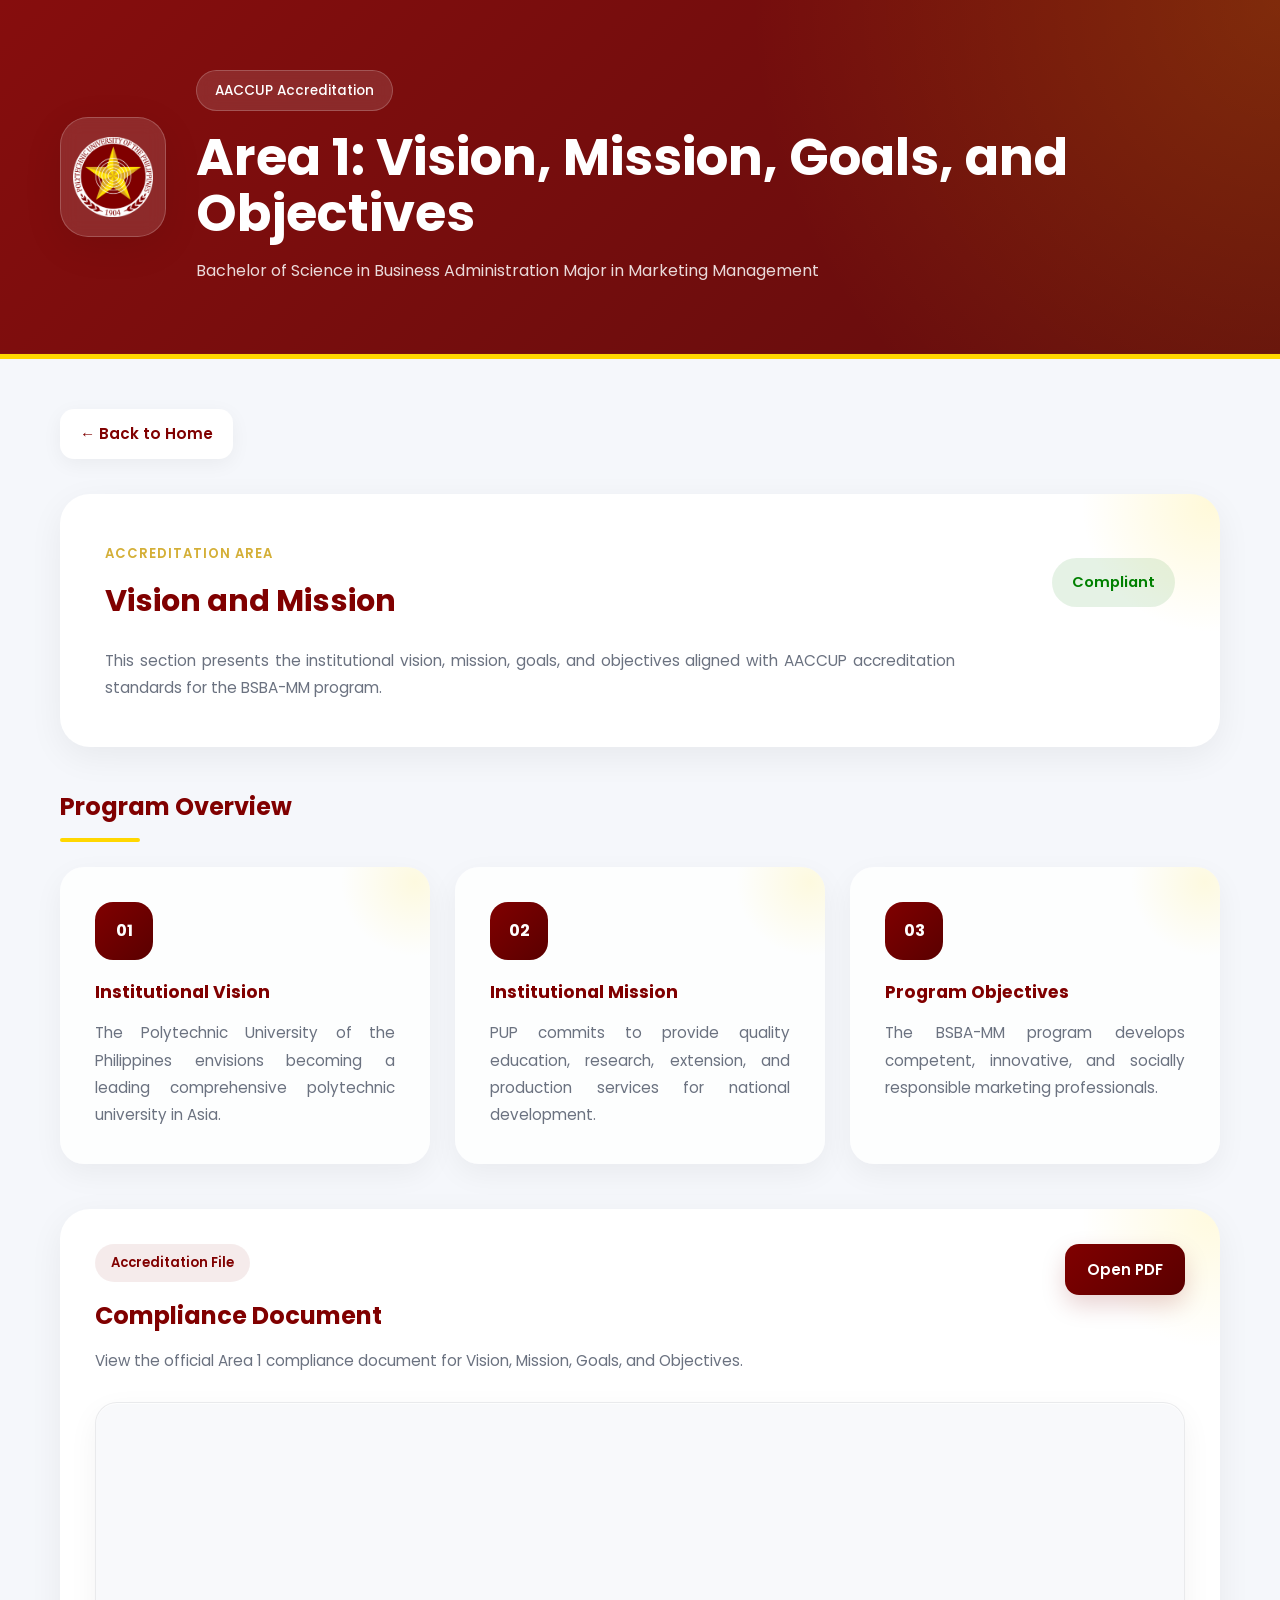
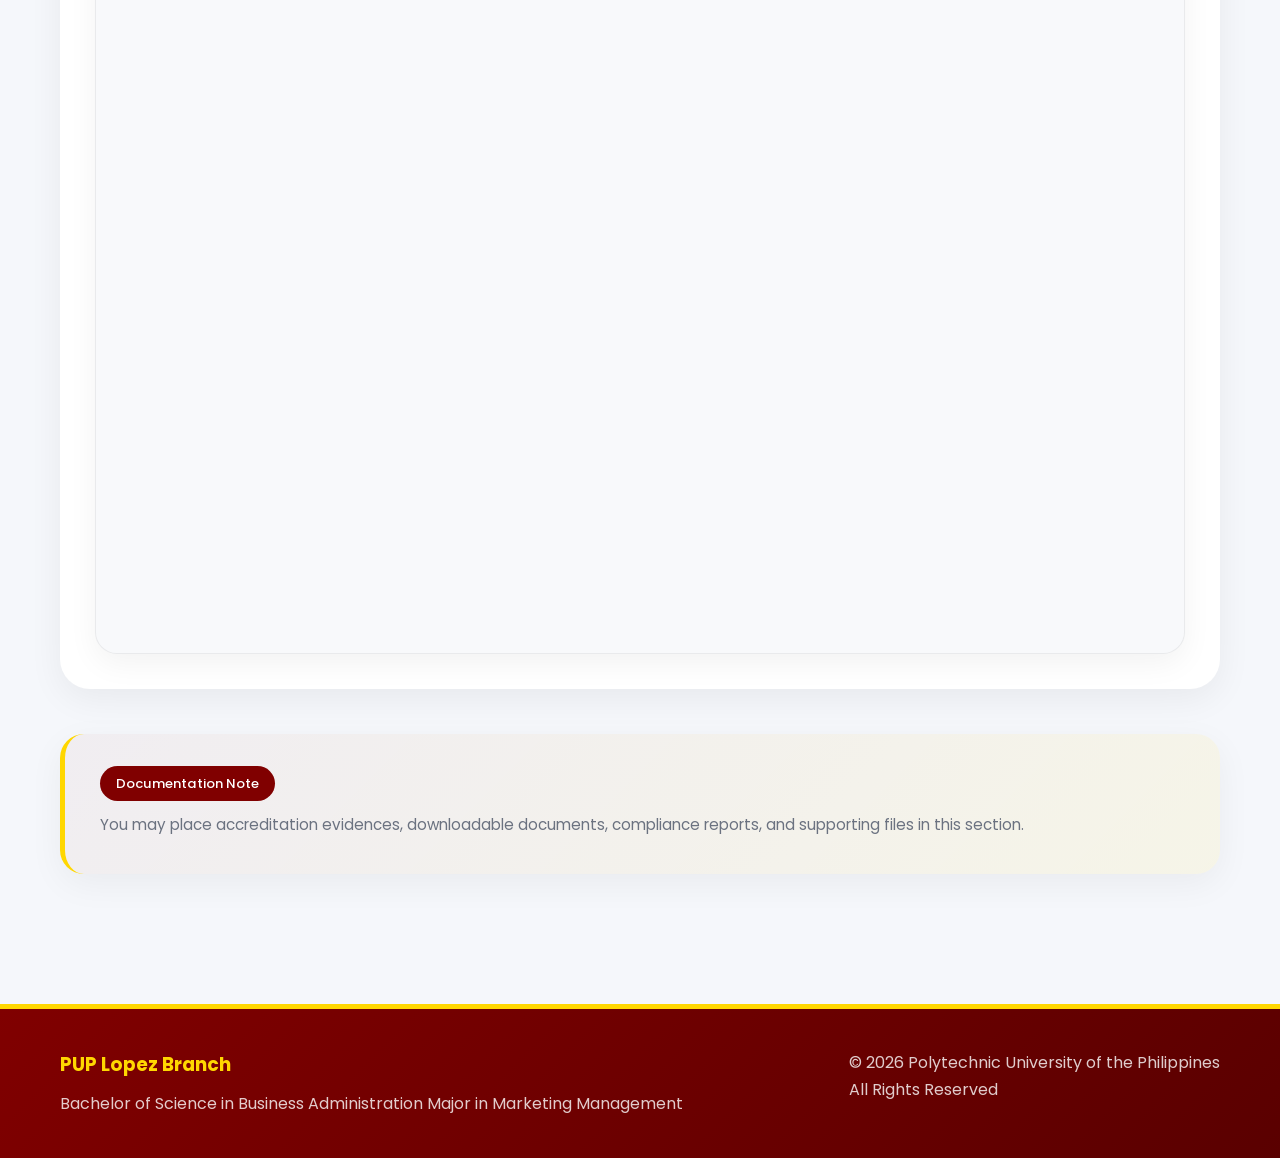
==== area1.html @ 8eb7b1e3 "Add files via upload" ====
<!DOCTYPE html>
<html lang="en">
<head>
    <meta charset="UTF-8">
    <meta name="viewport" content="width=device-width, initial-scale=1.0">

    <title>Area 1: Vision and Mission | PUP</title>

    <!-- GLOBAL CSS -->
    <link rel="stylesheet" href="area.css">

    <!-- GOOGLE FONT -->
    <link href="https://fonts.googleapis.com/css2?family=Poppins:wght@300;400;500;600;700&display=swap" rel="stylesheet">

    <style>

    /* =========================================
    PAGE CONTAINER
    ========================================= */

    .page-container{

        max-width:1200px;

        margin:auto;

        padding:50px 20px;
    }

    /* =========================================
    BACK BUTTON
    ========================================= */

    .back-button{

        display:inline-flex;

        align-items:center;

        gap:10px;

        padding:12px 20px;

        background:var(--white);

        color:var(--pup-maroon);

        text-decoration:none;

        font-size:0.95rem;

        font-weight:600;

        border-radius:14px;

        box-shadow:0 5px 20px rgba(0,0,0,0.05);

        transition:var(--transition);

        margin-bottom:35px;
    }

    .back-button:hover{

        transform:translateY(-3px);

        background:var(--pup-maroon);

        color:var(--white);
    }

    /* =========================================
    HERO CARD
    ========================================= */

    .hero-card{

        background:var(--white);

        padding:45px;

        border-radius:30px;

        box-shadow:0 10px 35px rgba(0,0,0,0.06);

        margin-bottom:40px;

        position:relative;

        overflow:hidden;
    }

    .hero-card::before{

        content:"";

        position:absolute;

        top:-120px;
        right:-120px;

        width:260px;
        height:260px;

        background:
            radial-gradient(
                circle,
                rgba(255,215,0,0.15),
                transparent 70%
            );
    }

    .hero-top{

        display:flex;

        justify-content:space-between;

        align-items:center;

        gap:20px;

        flex-wrap:wrap;

        margin-bottom:20px;

        position:relative;

        z-index:2;
    }

    .mini-title{

        color:var(--pup-gold-dark);

        font-size:0.82rem;

        font-weight:600;

        letter-spacing:1px;

        text-transform:uppercase;

        margin-bottom:10px;

        display:inline-block;
    }

    .hero-top h2{

        font-size:1.9rem;

        color:var(--pup-maroon);

        font-weight:700;
    }

    .status-badge{

        background:rgba(0,128,0,0.1);

        color:green;

        padding:12px 20px;

        border-radius:999px;

        font-size:0.92rem;

        font-weight:600;
    }

    .hero-description{

        color:var(--text-muted);

        max-width:850px;

        font-size:0.96rem;

        line-height:1.8;

        text-align:justify;

        position:relative;

        z-index:2;
    }

    /* =========================================
    SECTION TITLE
    ========================================= */

    .section-title{

        margin-bottom:25px;
    }

    .section-title h3{

        font-size:1.5rem;

        color:var(--pup-maroon);

        margin-bottom:10px;
    }

    .title-line{

        width:80px;

        height:4px;

        background:var(--pup-gold);

        border-radius:999px;
    }

    /* =========================================
    OVERVIEW SECTION
    ========================================= */

    .content-section{

        margin-top:20px;

        margin-bottom:45px;
    }

    .content-grid{

        display:grid;

        grid-template-columns:
            repeat(auto-fit, minmax(280px, 1fr));

        gap:25px;
    }

    .info-card{

        background:rgba(255,255,255,0.85);

        border-radius:24px;

        padding:35px;

        box-shadow:0 10px 30px rgba(0,0,0,0.05);

        transition:var(--transition);

        position:relative;

        overflow:hidden;
    }

    .info-card::before{

        content:"";

        position:absolute;

        top:-60px;
        right:-60px;

        width:150px;
        height:150px;

        background:
            radial-gradient(
                circle,
                rgba(255,215,0,0.12),
                transparent 70%
            );
    }

    .info-card:hover{

        transform:translateY(-8px);

        box-shadow:0 18px 35px rgba(0,0,0,0.08);
    }

    .card-icon{

        width:58px;
        height:58px;

        border-radius:18px;

        background:
            linear-gradient(
                135deg,
                var(--pup-maroon),
                var(--pup-maroon-dark)
            );

        color:var(--white);

        display:flex;

        align-items:center;

        justify-content:center;

        font-weight:700;

        margin-bottom:18px;

        position:relative;

        z-index:2;
    }

    .info-card h4{

        color:var(--pup-maroon);

        margin-bottom:12px;

        font-size:1.08rem;

        position:relative;

        z-index:2;
    }

    .info-card p{

        color:var(--text-muted);

        font-size:0.95rem;

        line-height:1.8;

        text-align:justify;

        position:relative;

        z-index:2;
    }

    /* =========================================
    DOCUMENT SECTION
    ========================================= */

    .document-section{

        margin-top:45px;

        background:var(--white);

        border-radius:30px;

        padding:35px;

        box-shadow:0 10px 35px rgba(0,0,0,0.06);

        overflow:hidden;

        position:relative;
    }

    .document-section::before{

        content:"";

        position:absolute;

        top:-120px;
        right:-120px;

        width:260px;
        height:260px;

        background:
            radial-gradient(
                circle,
                rgba(255,215,0,0.12),
                transparent 70%
            );
    }

    .document-header{

        display:flex;

        justify-content:space-between;

        align-items:flex-start;

        gap:20px;

        flex-wrap:wrap;

        margin-bottom:28px;

        position:relative;

        z-index:2;
    }

    .document-label{

        display:inline-block;

        padding:8px 16px;

        background:rgba(128,0,0,0.08);

        color:var(--pup-maroon);

        border-radius:999px;

        font-size:0.82rem;

        font-weight:600;

        margin-bottom:14px;
    }

    .document-header h3{

        font-size:1.5rem;

        color:var(--pup-maroon);

        margin-bottom:10px;
    }

    .document-header p{

        max-width:650px;

        color:var(--text-muted);

        font-size:0.95rem;

        line-height:1.8;

        text-align:justify;
    }

    /* =========================================
    DOWNLOAD BUTTON
    ========================================= */

    .download-btn{

        display:inline-flex;

        align-items:center;

        justify-content:center;

        padding:13px 22px;

        background:
            linear-gradient(
                135deg,
                var(--pup-maroon),
                var(--pup-maroon-dark)
            );

        color:var(--white);

        text-decoration:none;

        border-radius:14px;

        font-size:0.93rem;

        font-weight:600;

        transition:var(--transition);

        box-shadow:0 10px 25px rgba(128,0,0,0.18);
    }

    .download-btn:hover{

        transform:translateY(-3px);

        opacity:0.95;
    }

    /* =========================================
    PDF CONTAINER
    ========================================= */

    .pdf-container{

        position:relative;

        border-radius:22px;

        overflow:hidden;

        border:1px solid rgba(0,0,0,0.06);

        background:#f8f9fb;

        box-shadow:
            inset 0 1px 0 rgba(255,255,255,0.8),
            0 10px 30px rgba(0,0,0,0.05);
    }

    .pdf-frame{

        width:100%;

        height:850px;

        border:none;

        display:block;
    }

    /* =========================================
    NOTE BOX
    ========================================= */

    .highlight-box{

        margin-top:45px;

        padding:35px;

        border-radius:24px;

        background:
            linear-gradient(
                135deg,
                rgba(128,0,0,0.04),
                rgba(255,215,0,0.08)
            );

        border-left:5px solid var(--pup-gold);

        box-shadow:0 10px 35px rgba(0,0,0,0.05);
    }

    .highlight-header{

        margin-bottom:15px;
    }

    .highlight-header span{

        background:var(--pup-maroon);

        color:var(--white);

        padding:8px 16px;

        border-radius:999px;

        font-size:0.82rem;

        font-weight:500;
    }

    .highlight-box p{

        color:var(--text-muted);

        font-size:0.95rem;

        line-height:1.8;

        text-align:justify;
    }

    /* =========================================
    RESPONSIVE
    ========================================= */

    @media (max-width:768px){

        .hero-card,
        .document-section,
        .highlight-box{

            padding:28px;
        }

        .hero-top h2,
        .document-header h3{

            font-size:1.45rem;
        }

        .hero-description,
        .info-card p,
        .document-header p,
        .highlight-box p{

            font-size:0.93rem;
        }

        .pdf-frame{

            height:600px;
        }

        .download-btn{

            width:100%;
        }

    }

    </style>
</head>
<body>

    <!-- =========================
    HEADER
    ========================== -->
    <header class="main-header">

        <div class="header-overlay"></div>

        <div class="header-content">

            <div class="logo-wrapper">
                <img src="/all pictures/logo.png" alt="PUP Logo">
            </div>

            <div class="header-text">

                <span class="header-badge">
                    AACCUP Accreditation
                </span>

                <h1>Area 1: Vision, Mission, Goals, and Objectives</h1>

                <p>
                    Bachelor of Science in Business Administration
                    Major in Marketing Management
                </p>

            </div>

        </div>

    </header>

    <!-- =========================
    MAIN CONTENT
    ========================== -->
    <main class="page-container">

        <!-- BACK BUTTON -->
        <a href="index.html" class="back-button">
            ← Back to Home
        </a>

        <!-- HERO SECTION -->
        <section class="hero-card">

            <div class="hero-top">

                <div>

                    <span class="mini-title">
                        Accreditation Area
                    </span>

                    <h2>Vision and Mission</h2>

                </div>

                <div class="status-badge">
                    Compliant
                </div>

            </div>

            <p class="hero-description">
                This section presents the institutional vision,
                mission, goals, and objectives aligned with
                AACCUP accreditation standards for the
                BSBA-MM program.
            </p>

        </section>

        <!-- OVERVIEW SECTION -->
        <section class="content-section">

            <div class="section-title">

                <h3>Program Overview</h3>

                <div class="title-line"></div>

            </div>

            <div class="content-grid">

                <!-- CARD -->
                <div class="info-card">

                    <div class="card-icon">
                        01
                    </div>

                    <h4>Institutional Vision</h4>

                    <p>
                        The Polytechnic University of the Philippines
                        envisions becoming a leading comprehensive
                        polytechnic university in Asia.
                    </p>

                </div>

                <!-- CARD -->
                <div class="info-card">

                    <div class="card-icon">
                        02
                    </div>

                    <h4>Institutional Mission</h4>

                    <p>
                        PUP commits to provide quality education,
                        research, extension, and production services
                        for national development.
                    </p>

                </div>

                <!-- CARD -->
                <div class="info-card">

                    <div class="card-icon">
                        03
                    </div>

                    <h4>Program Objectives</h4>

                    <p>
                        The BSBA-MM program develops competent,
                        innovative, and socially responsible
                        marketing professionals.
                    </p>

                </div>

            </div>

        </section>

        <!-- DOCUMENT SECTION -->
        <section class="document-section">

            <div class="document-header">

                <div>

                    <span class="document-label">
                        Accreditation File
                    </span>

                    <h3>Compliance Document</h3>

                    <p>
                        View the official Area 1 compliance
                        document for Vision, Mission,
                        Goals, and Objectives.
                    </p>

                </div>

                <a href="AREA 1_Compliance-Form-BSBAMM.pdf"
                   class="download-btn"
                   target="_blank">

                    Open PDF

                </a>

            </div>

            <!-- PDF VIEWER -->
            <div class="pdf-container">

                <iframe
                    src="AREA 1_Compliance-Form-BSBAMM.pdf"
                    class="pdf-frame">
                </iframe>

            </div>

        </section>

        <!-- NOTE SECTION -->
        <section class="highlight-box">

            <div class="highlight-header">

                <span>
                    Documentation Note
                </span>

            </div>

            <p>
                You may place accreditation evidences,
                downloadable documents, compliance reports,
                and supporting files in this section.
            </p>

        </section>

    </main>

    <!-- =========================
    FOOTER
    ========================== -->
    <footer class="main-footer">

        <div class="footer-content">

            <div class="footer-left">

                <h3>PUP Lopez Branch</h3>

                <p>
                    Bachelor of Science in Business Administration
                    Major in Marketing Management
                </p>

            </div>

            <div class="footer-right">

                <p>
                    © 2026 Polytechnic University of the Philippines
                </p>

                <span>
                    All Rights Reserved
                </span>

            </div>

        </div>

    </footer>

</body>
</html>
---- area.css ----
/* =========================================
ROOT VARIABLES
========================================= */

:root {

    --pup-maroon: #800000;
    --pup-maroon-dark: #5a0000;

    --pup-gold: #FFD700;
    --pup-gold-dark: #d4af37;

    --white: #ffffff;

    --text-dark: #1f2937;
    --text-muted: #6b7280;

    --light-bg: #f5f7fb;
    --card-bg: rgba(255,255,255,0.75);

    --border-color: rgba(255,255,255,0.2);

    --shadow-lg:
        0 10px 40px rgba(0,0,0,0.08);

    --transition: all 0.35s ease;

}

/* =========================================
GLOBAL
========================================= */

*{
    margin:0;
    padding:0;
    box-sizing:border-box;
}

html{
    scroll-behavior:smooth;
}

body{
    font-family:'Poppins', sans-serif;
    background:var(--light-bg);
    color:var(--text-dark);
    line-height:1.7;
}

/* =========================================
HEADER
========================================= */

.main-header{

    position:relative;

    min-height:320px;

    background:
        linear-gradient(
            135deg,
            rgba(128,0,0,0.95),
            rgba(90,0,0,0.95)
        ),
        url("https://images.unsplash.com/photo-1523050854058-8df90110c9f1?q=80&w=1600");

    background-size:cover;
    background-position:center;

    overflow:hidden;

    border-bottom:5px solid var(--pup-gold);

}

.header-overlay{

    position:absolute;
    inset:0;

    background:
        radial-gradient(circle at top right,
        rgba(255,215,0,0.15),
        transparent 40%);
}

.header-content{

    position:relative;
    z-index:2;

    max-width:1200px;
    margin:auto;

    padding:70px 20px;

    display:flex;
    align-items:center;
    gap:30px;
}

.logo-wrapper{

    width:120px;
    height:120px;

    background:rgba(255,255,255,0.12);

    border:1px solid rgba(255,255,255,0.2);

    backdrop-filter:blur(10px);

    border-radius:28px;

    display:flex;
    align-items:center;
    justify-content:center;

    box-shadow:var(--shadow-lg);
}

.logo-wrapper img{
    width:80px;
    height:80px;
    object-fit:contain;
}

.header-text{
    color:var(--white);
}

.header-badge{

    display:inline-block;

    padding:8px 18px;

    background:rgba(255,255,255,0.12);

    border:1px solid rgba(255,255,255,0.2);

    border-radius:999px;

    font-size:0.85rem;
    font-weight:500;

    margin-bottom:18px;

    backdrop-filter:blur(10px);
}

.header-text h1{

    font-size:clamp(2rem,4vw,3.5rem);

    line-height:1.1;

    margin-bottom:15px;

    font-weight:700;
}

.header-text p{

    max-width:650px;

    color:rgba(255,255,255,0.85);

    font-size:1rem;
}

/* =========================================
FOOTER
========================================= */

.main-footer{

    margin-top:80px;

    background:
        linear-gradient(
            135deg,
            var(--pup-maroon),
            var(--pup-maroon-dark)
        );

    border-top:5px solid var(--pup-gold);

    color:var(--white);
}

.footer-content{

    max-width:1200px;

    margin:auto;

    padding:40px 20px;

    display:flex;
    justify-content:space-between;
    gap:30px;
    flex-wrap:wrap;
}

.footer-left h3{

    margin-bottom:10px;

    color:var(--pup-gold);
}

.footer-left p,
.footer-right p,
.footer-right span{

    color:rgba(255,255,255,0.8);
}

/* =========================================
RESPONSIVE
========================================= */

@media (max-width:768px){

    .header-content{
        flex-direction:column;
        text-align:center;
    }

    .footer-content{
        flex-direction:column;
        text-align:center;
    }

}
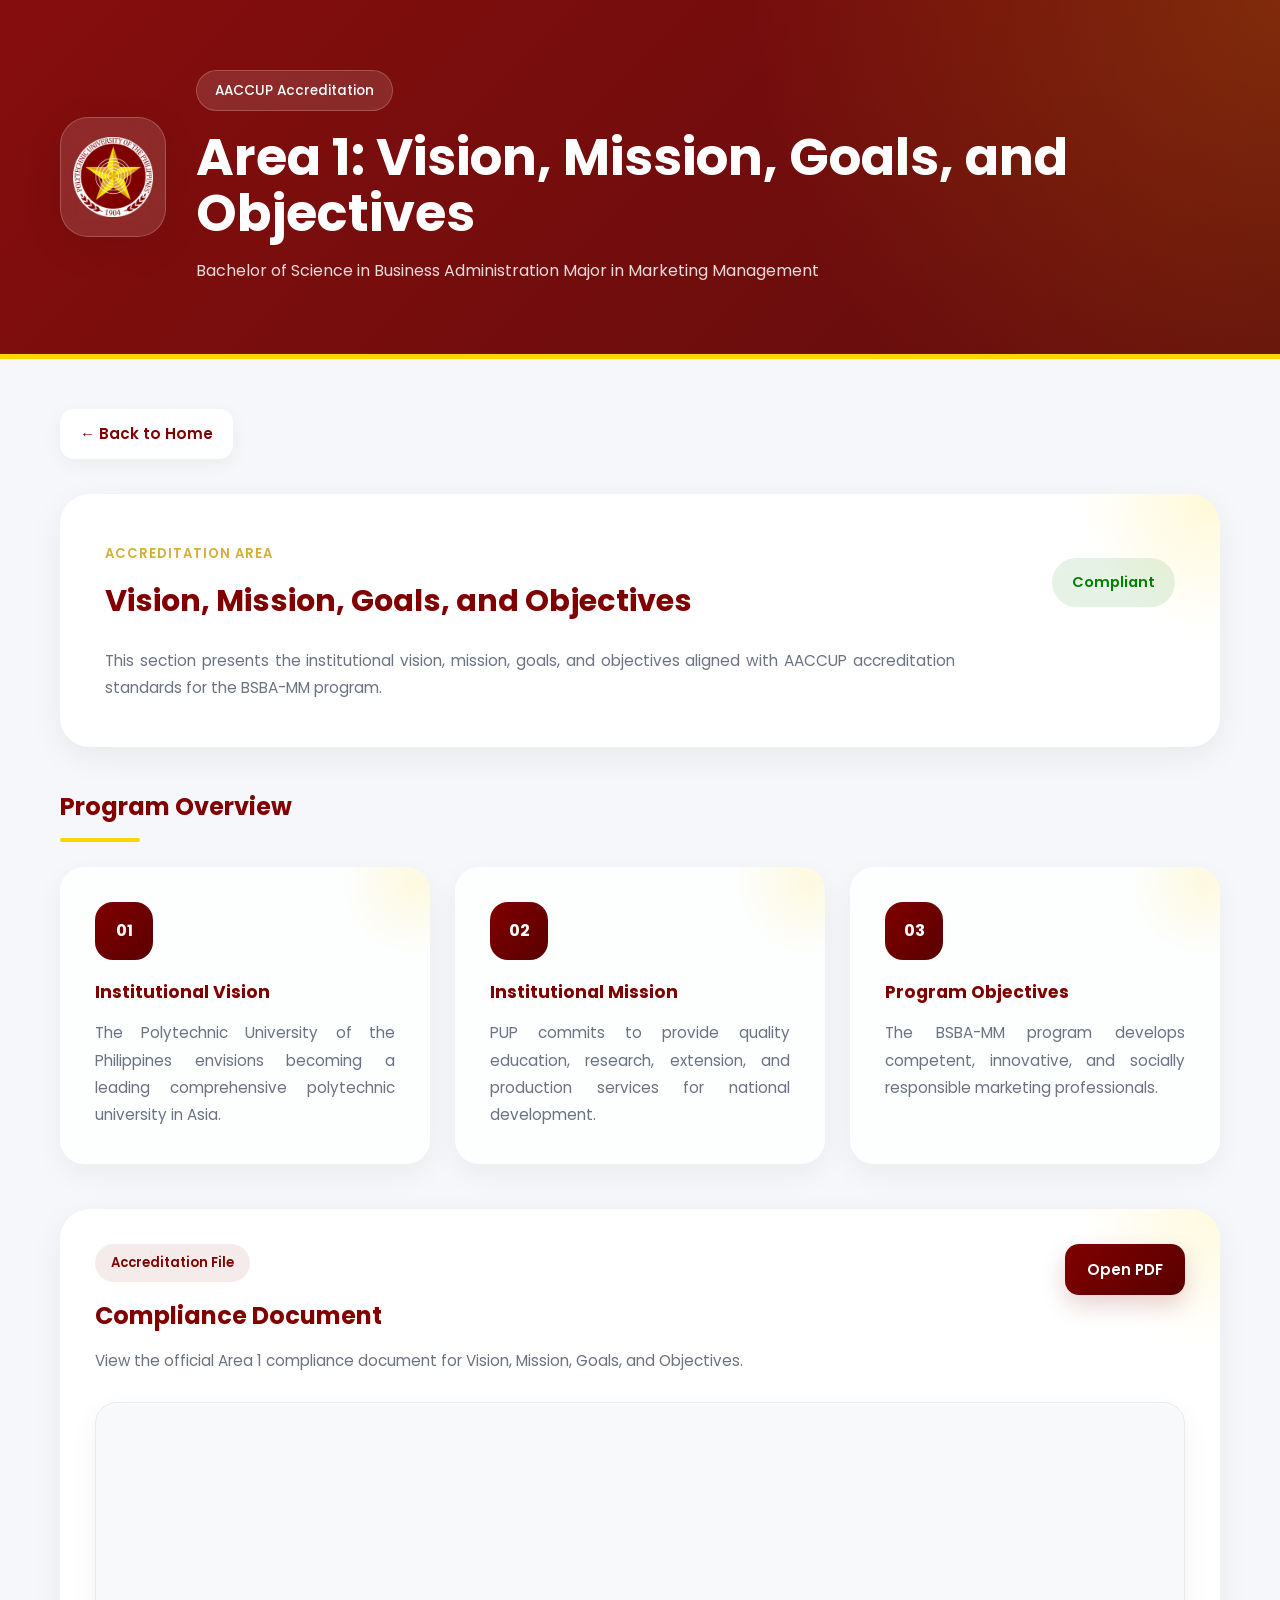
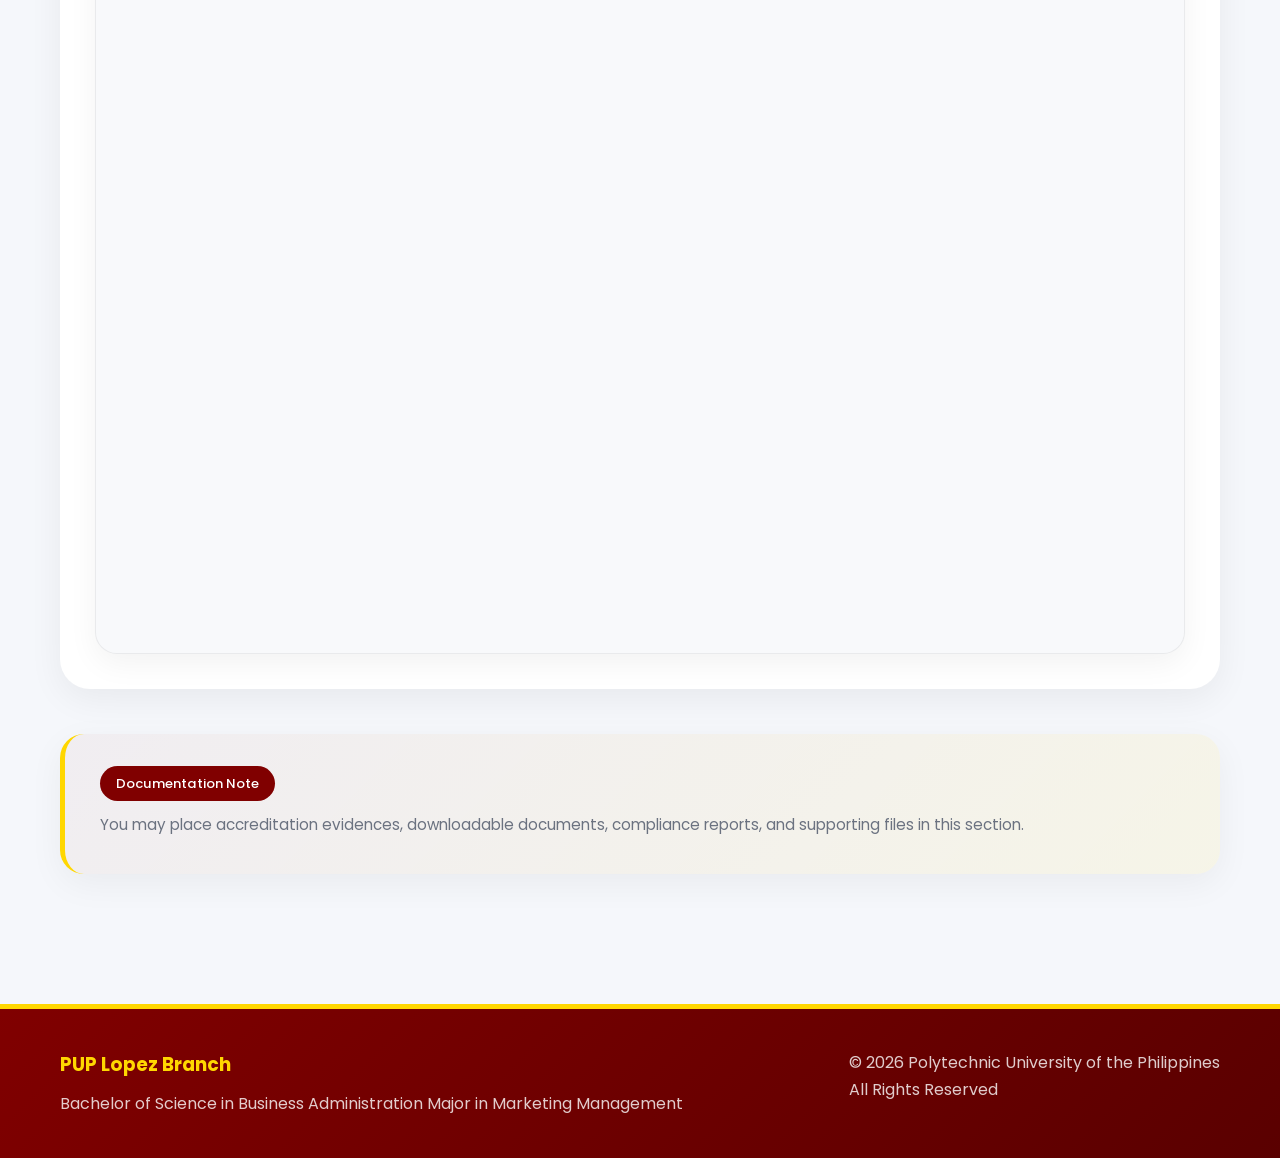
==== commit fb4bcca3: "Update area1.html" ====
--- a/area1.html
+++ b/area1.html
@@ -624,7 +624,7 @@
         <div class="header-content">
 
             <div class="logo-wrapper">
-                <img src="/all pictures/logo.png" alt="PUP Logo">
+                <img src="all pictures/logo.png" alt="PUP Logo">
             </div>
 
             <div class="header-text">
@@ -667,7 +667,7 @@
                         Accreditation Area
                     </span>
 
-                    <h2>Vision and Mission</h2>
+                    <h2>Vision, Mission, Goals, and Objectives</h2>
 
                 </div>
 
@@ -853,4 +853,4 @@
     </footer>
 
 </body>
-</html>+</html>
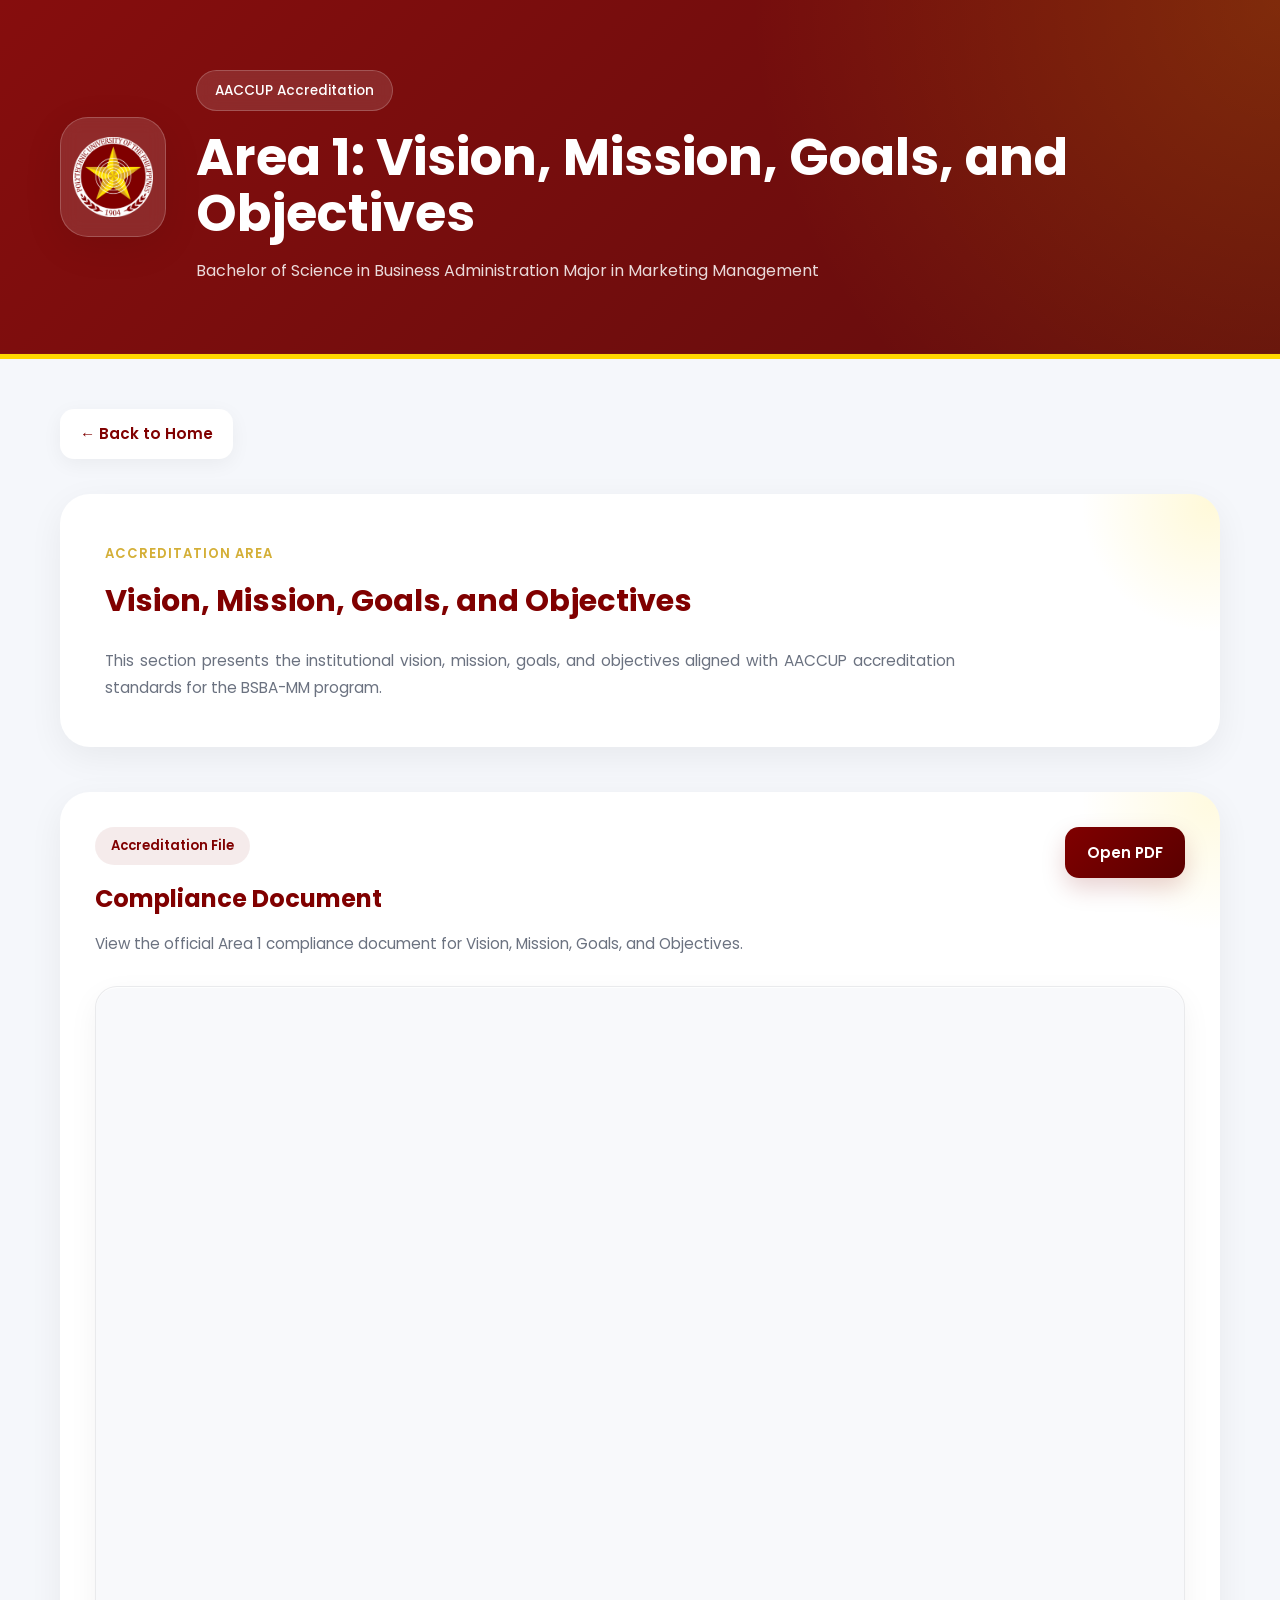
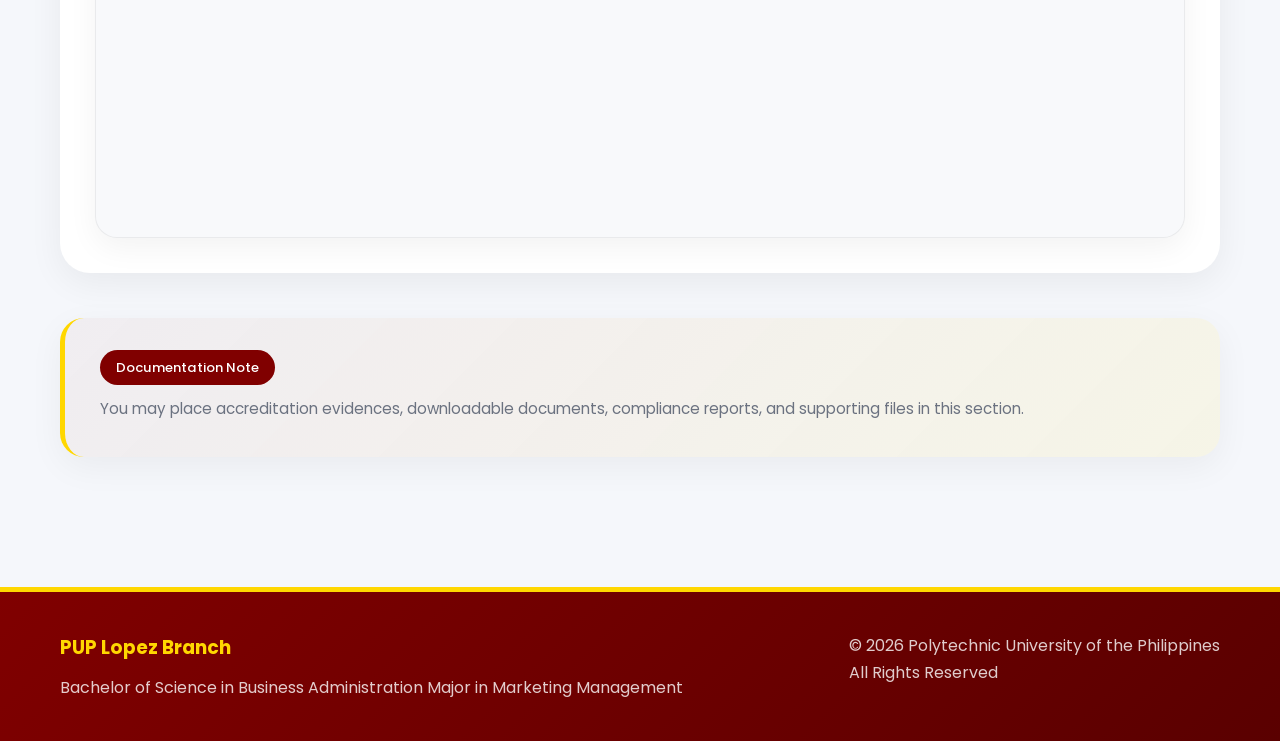
==== commit 4dc69bcf: "Update area1.html" ====
--- a/area1.html
+++ b/area1.html
@@ -155,116 +155,87 @@
         font-weight:700;
     }
 
-    .status-badge{
-
-        background:rgba(0,128,0,0.1);
-
-        color:green;
-
-        padding:12px 20px;
+
+    .hero-description{
+
+        color:var(--text-muted);
+
+        max-width:850px;
+
+        font-size:0.96rem;
+
+        line-height:1.8;
+
+        text-align:justify;
+
+        position:relative;
+
+        z-index:2;
+    }
+
+    /* =========================================
+    SECTION TITLE
+    ========================================= */
+
+    .section-title{
+
+        margin-bottom:25px;
+    }
+
+    .section-title h3{
+
+        font-size:1.5rem;
+
+        color:var(--pup-maroon);
+
+        margin-bottom:10px;
+    }
+
+    .title-line{
+
+        width:80px;
+
+        height:4px;
+
+        background:var(--pup-gold);
 
         border-radius:999px;
-
-        font-size:0.92rem;
-
-        font-weight:600;
-    }
-
-    .hero-description{
-
-        color:var(--text-muted);
-
-        max-width:850px;
-
-        font-size:0.96rem;
-
-        line-height:1.8;
-
-        text-align:justify;
+    }
+
+
+
+    /* =========================================
+    DOCUMENT SECTION
+    ========================================= */
+
+    .document-section{
+
+        margin-top:45px;
+
+        background:var(--white);
+
+        border-radius:30px;
+
+        padding:35px;
+
+        box-shadow:0 10px 35px rgba(0,0,0,0.06);
+
+        overflow:hidden;
 
         position:relative;
-
-        z-index:2;
-    }
-
-    /* =========================================
-    SECTION TITLE
-    ========================================= */
-
-    .section-title{
-
-        margin-bottom:25px;
-    }
-
-    .section-title h3{
-
-        font-size:1.5rem;
-
-        color:var(--pup-maroon);
-
-        margin-bottom:10px;
-    }
-
-    .title-line{
-
-        width:80px;
-
-        height:4px;
-
-        background:var(--pup-gold);
-
-        border-radius:999px;
-    }
-
-    /* =========================================
-    OVERVIEW SECTION
-    ========================================= */
-
-    .content-section{
-
-        margin-top:20px;
-
-        margin-bottom:45px;
-    }
-
-    .content-grid{
-
-        display:grid;
-
-        grid-template-columns:
-            repeat(auto-fit, minmax(280px, 1fr));
-
-        gap:25px;
-    }
-
-    .info-card{
-
-        background:rgba(255,255,255,0.85);
-
-        border-radius:24px;
-
-        padding:35px;
-
-        box-shadow:0 10px 30px rgba(0,0,0,0.05);
-
-        transition:var(--transition);
-
-        position:relative;
-
-        overflow:hidden;
-    }
-
-    .info-card::before{
+    }
+
+    .document-section::before{
 
         content:"";
 
         position:absolute;
 
-        top:-60px;
-        right:-60px;
-
-        width:150px;
-        height:150px;
+        top:-120px;
+        right:-120px;
+
+        width:260px;
+        height:260px;
 
         background:
             radial-gradient(
@@ -274,19 +245,79 @@
             );
     }
 
-    .info-card:hover{
-
-        transform:translateY(-8px);
-
-        box-shadow:0 18px 35px rgba(0,0,0,0.08);
-    }
-
-    .card-icon{
-
-        width:58px;
-        height:58px;
-
-        border-radius:18px;
+    .document-header{
+
+        display:flex;
+
+        justify-content:space-between;
+
+        align-items:flex-start;
+
+        gap:20px;
+
+        flex-wrap:wrap;
+
+        margin-bottom:28px;
+
+        position:relative;
+
+        z-index:2;
+    }
+
+    .document-label{
+
+        display:inline-block;
+
+        padding:8px 16px;
+
+        background:rgba(128,0,0,0.08);
+
+        color:var(--pup-maroon);
+
+        border-radius:999px;
+
+        font-size:0.82rem;
+
+        font-weight:600;
+
+        margin-bottom:14px;
+    }
+
+    .document-header h3{
+
+        font-size:1.5rem;
+
+        color:var(--pup-maroon);
+
+        margin-bottom:10px;
+    }
+
+    .document-header p{
+
+        max-width:650px;
+
+        color:var(--text-muted);
+
+        font-size:0.95rem;
+
+        line-height:1.8;
+
+        text-align:justify;
+    }
+
+    /* =========================================
+    DOWNLOAD BUTTON
+    ========================================= */
+
+    .download-btn{
+
+        display:inline-flex;
+
+        align-items:center;
+
+        justify-content:center;
+
+        padding:13px 22px;
 
         background:
             linear-gradient(
@@ -297,173 +328,6 @@
 
         color:var(--white);
 
-        display:flex;
-
-        align-items:center;
-
-        justify-content:center;
-
-        font-weight:700;
-
-        margin-bottom:18px;
-
-        position:relative;
-
-        z-index:2;
-    }
-
-    .info-card h4{
-
-        color:var(--pup-maroon);
-
-        margin-bottom:12px;
-
-        font-size:1.08rem;
-
-        position:relative;
-
-        z-index:2;
-    }
-
-    .info-card p{
-
-        color:var(--text-muted);
-
-        font-size:0.95rem;
-
-        line-height:1.8;
-
-        text-align:justify;
-
-        position:relative;
-
-        z-index:2;
-    }
-
-    /* =========================================
-    DOCUMENT SECTION
-    ========================================= */
-
-    .document-section{
-
-        margin-top:45px;
-
-        background:var(--white);
-
-        border-radius:30px;
-
-        padding:35px;
-
-        box-shadow:0 10px 35px rgba(0,0,0,0.06);
-
-        overflow:hidden;
-
-        position:relative;
-    }
-
-    .document-section::before{
-
-        content:"";
-
-        position:absolute;
-
-        top:-120px;
-        right:-120px;
-
-        width:260px;
-        height:260px;
-
-        background:
-            radial-gradient(
-                circle,
-                rgba(255,215,0,0.12),
-                transparent 70%
-            );
-    }
-
-    .document-header{
-
-        display:flex;
-
-        justify-content:space-between;
-
-        align-items:flex-start;
-
-        gap:20px;
-
-        flex-wrap:wrap;
-
-        margin-bottom:28px;
-
-        position:relative;
-
-        z-index:2;
-    }
-
-    .document-label{
-
-        display:inline-block;
-
-        padding:8px 16px;
-
-        background:rgba(128,0,0,0.08);
-
-        color:var(--pup-maroon);
-
-        border-radius:999px;
-
-        font-size:0.82rem;
-
-        font-weight:600;
-
-        margin-bottom:14px;
-    }
-
-    .document-header h3{
-
-        font-size:1.5rem;
-
-        color:var(--pup-maroon);
-
-        margin-bottom:10px;
-    }
-
-    .document-header p{
-
-        max-width:650px;
-
-        color:var(--text-muted);
-
-        font-size:0.95rem;
-
-        line-height:1.8;
-
-        text-align:justify;
-    }
-
-    /* =========================================
-    DOWNLOAD BUTTON
-    ========================================= */
-
-    .download-btn{
-
-        display:inline-flex;
-
-        align-items:center;
-
-        justify-content:center;
-
-        padding:13px 22px;
-
-        background:
-            linear-gradient(
-                135deg,
-                var(--pup-maroon),
-                var(--pup-maroon-dark)
-            );
-
-        color:var(--white);
-
         text-decoration:none;
 
         border-radius:14px;
@@ -671,10 +535,6 @@
 
                 </div>
 
-                <div class="status-badge">
-                    Compliant
-                </div>
-
             </div>
 
             <p class="hero-description">
@@ -686,74 +546,6 @@
 
         </section>
 
-        <!-- OVERVIEW SECTION -->
-        <section class="content-section">
-
-            <div class="section-title">
-
-                <h3>Program Overview</h3>
-
-                <div class="title-line"></div>
-
-            </div>
-
-            <div class="content-grid">
-
-                <!-- CARD -->
-                <div class="info-card">
-
-                    <div class="card-icon">
-                        01
-                    </div>
-
-                    <h4>Institutional Vision</h4>
-
-                    <p>
-                        The Polytechnic University of the Philippines
-                        envisions becoming a leading comprehensive
-                        polytechnic university in Asia.
-                    </p>
-
-                </div>
-
-                <!-- CARD -->
-                <div class="info-card">
-
-                    <div class="card-icon">
-                        02
-                    </div>
-
-                    <h4>Institutional Mission</h4>
-
-                    <p>
-                        PUP commits to provide quality education,
-                        research, extension, and production services
-                        for national development.
-                    </p>
-
-                </div>
-
-                <!-- CARD -->
-                <div class="info-card">
-
-                    <div class="card-icon">
-                        03
-                    </div>
-
-                    <h4>Program Objectives</h4>
-
-                    <p>
-                        The BSBA-MM program develops competent,
-                        innovative, and socially responsible
-                        marketing professionals.
-                    </p>
-
-                </div>
-
-            </div>
-
-        </section>
-
         <!-- DOCUMENT SECTION -->
         <section class="document-section">
 
